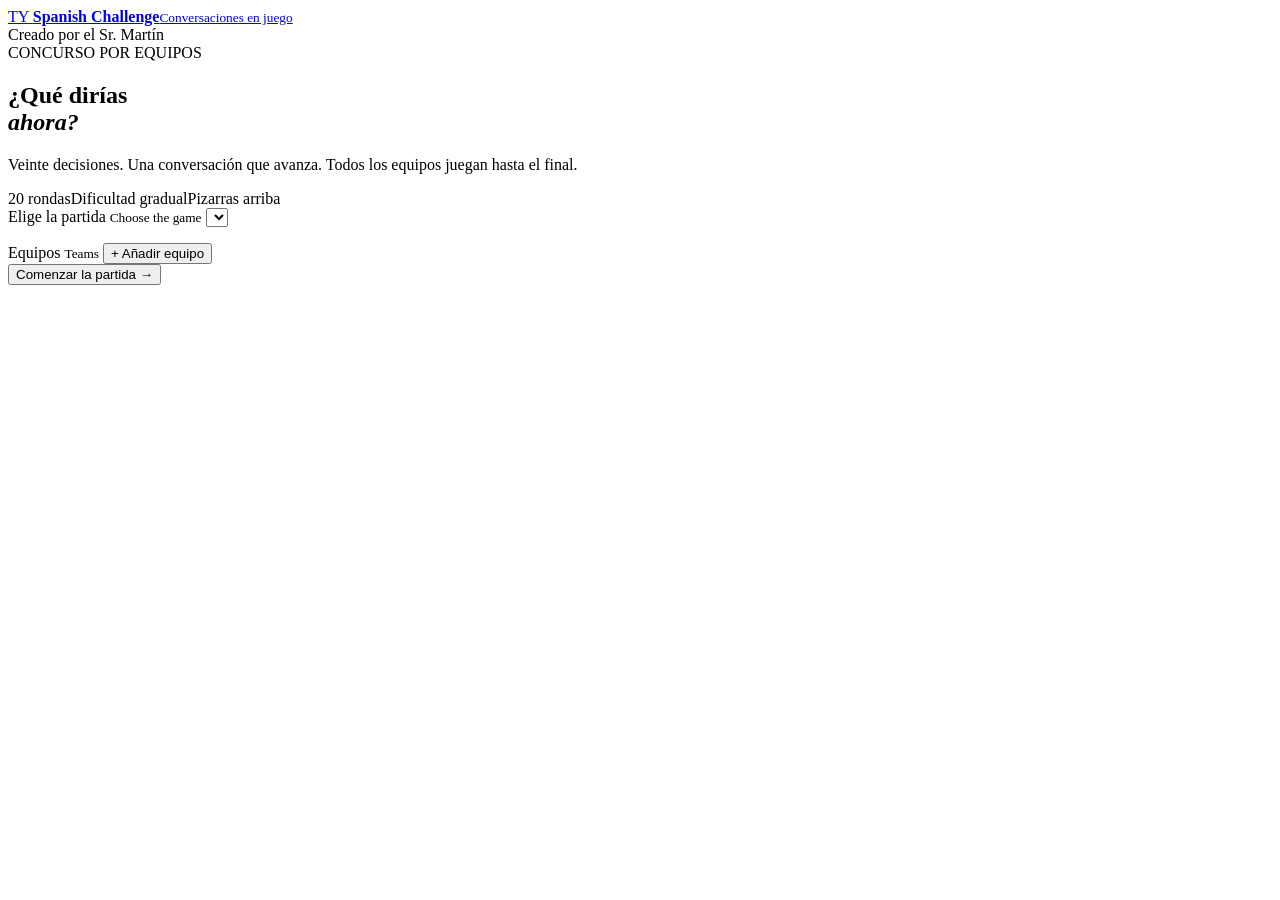
==== index.html @ 52f04011 "Add files via upload" ====
<!doctype html>
<html lang="es">
<head>
  <meta charset="utf-8">
  <meta name="viewport" content="width=device-width, initial-scale=1">
  <meta name="description" content="Concurso de conversaciones guiadas para TY Spanish.">
  <title>TY Spanish · Conversation Challenge</title>
  <link rel="icon" type="image/svg+xml" href="data:image/svg+xml,%3Csvg xmlns='http://www.w3.org/2000/svg' viewBox='0 0 64 64'%3E%3Crect width='64' height='64' rx='14' fill='%230a1630'/%3E%3Cpath d='M14 17h36v24H32l-11 8v-8h-7z' fill='%23ffca58'/%3E%3Cpath d='M24 27h16M24 33h10' stroke='%230a1630' stroke-width='4' stroke-linecap='round'/%3E%3C/svg%3E">
  <link rel="stylesheet" href="css/styles.css">
</head>
<body>
  <div class="ambient ambient-one"></div>
  <div class="ambient ambient-two"></div>

  <main class="app-shell">
    <header class="topbar">
      <a class="brand" href="#" aria-label="Volver al inicio">
        <span class="brand-mark">TY</span>
        <span><strong>Spanish Challenge</strong><small>Conversaciones en juego</small></span>
      </a>
      <div class="credit">Creado por el Sr. Martín</div>
    </header>

    <section id="setupScreen" class="screen setup-screen">
      <div class="setup-copy">
        <span class="eyebrow">CONCURSO POR EQUIPOS</span>
        <h1>¿Qué dirías<br><em>ahora?</em></h1>
        <p>Veinte decisiones. Una conversación que avanza. Todos los equipos juegan hasta el final.</p>
        <div class="rule-row" aria-label="Reglas principales">
          <span>20 rondas</span><span>Dificultad gradual</span><span>Pizarras arriba</span>
        </div>
      </div>

      <form id="setupForm" class="setup-panel">
        <div class="field-group">
          <label for="topicSelect">Elige la partida <small>Choose the game</small></label>
          <select id="topicSelect" required></select>
          <p id="topicDescription" class="field-note"></p>
        </div>

        <div class="field-group">
          <div class="field-heading">
            <label>Equipos <small>Teams</small></label>
            <button id="addTeamBtn" class="text-button" type="button">+ Añadir equipo</button>
          </div>
          <div id="teamInputs" class="team-inputs"></div>
        </div>

        <button class="primary-button" type="submit">Comenzar la partida <span>→</span></button>
      </form>
    </section>

    <section id="gameScreen" class="screen game-screen" hidden>
      <div class="game-header">
        <div>
          <span id="topicLabel" class="eyebrow"></span>
          <h2 id="sceneLabel"></h2>
        </div>
        <div class="round-cluster">
          <div class="round-number"><span>RONDA</span><strong id="roundNumber">1</strong><small>/20</small></div>
          <div class="point-value"><span id="pointValue">+1</span> punto</div>
        </div>
      </div>

      <div class="progress-track" aria-label="Progreso de la partida"><span id="progressBar"></span></div>

      <div class="game-layout">
        <article class="question-card">
          <div id="contextBox" class="context-box"></div>
          <div class="dialogue-box">
            <span id="speakerBadge" class="speaker-badge"></span>
            <p id="promptText" class="prompt-text"></p>
            <p id="promptEnglish" class="prompt-english"></p>
          </div>
          <div id="optionsGrid" class="options-grid"></div>

          <div id="revealPanel" class="reveal-panel" hidden>
            <div><span>RESPUESTA</span><strong id="correctAnswer"></strong></div>
            <p id="explanationText"></p>
          </div>

          <div class="question-actions">
            <div id="timer" class="timer" aria-live="polite"><span id="timerValue">30</span><small>segundos</small></div>
            <button id="timerBtn" class="secondary-button" type="button">Iniciar tiempo</button>
            <button id="revealBtn" class="primary-button" type="button">¡Pizarras arriba!</button>
          </div>
        </article>

        <aside class="score-panel">
          <div class="score-heading">
            <div><span class="eyebrow">MARCADOR</span><h3>¿Quién acertó?</h3></div>
            <span class="score-hint">Pulsa los equipos correctos</span>
          </div>
          <div id="scoreTeams" class="score-teams"></div>
          <button id="nextBtn" class="next-button" type="button" disabled>Sumar y continuar <span>→</span></button>
        </aside>
      </div>
    </section>
  </main>

  <dialog id="leaderboardDialog" class="leaderboard-dialog">
    <div class="dialog-inner">
      <span id="leaderboardKicker" class="eyebrow">CLASIFICACIÓN</span>
      <h2 id="leaderboardTitle">Así va la partida</h2>
      <div id="leaderboardList" class="leaderboard-list"></div>
      <button id="continueBtn" class="primary-button" type="button">Continuar <span>→</span></button>
    </div>
  </dialog>

  <script src="js/app.js" defer></script>
</body>
</html>
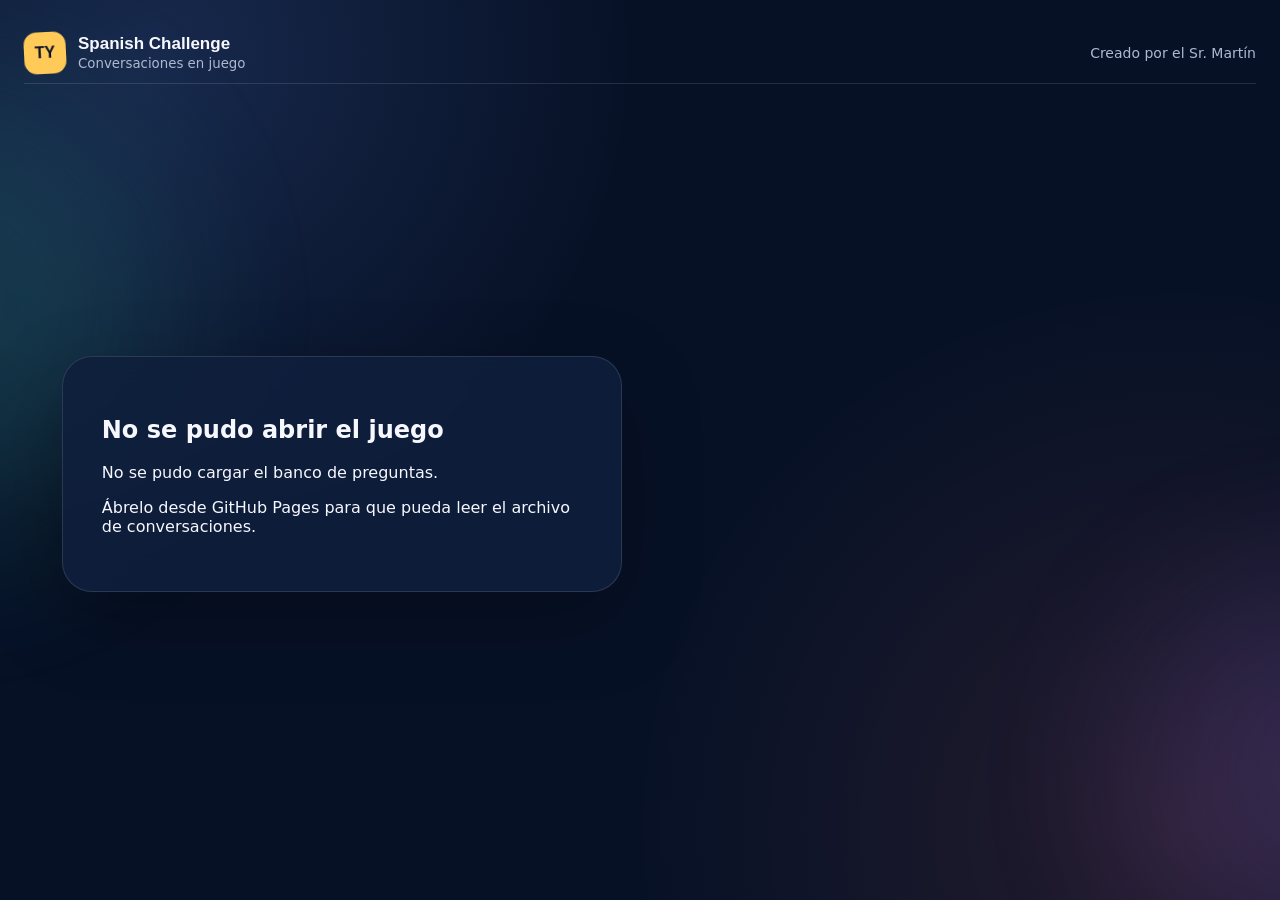
==== commit 05aefae6: "Update stylesheet and script paths in index.html" ====
--- a/index.html
+++ b/index.html
@@ -6,7 +6,7 @@
   <meta name="description" content="Concurso de conversaciones guiadas para TY Spanish.">
   <title>TY Spanish · Conversation Challenge</title>
   <link rel="icon" type="image/svg+xml" href="data:image/svg+xml,%3Csvg xmlns='http://www.w3.org/2000/svg' viewBox='0 0 64 64'%3E%3Crect width='64' height='64' rx='14' fill='%230a1630'/%3E%3Cpath d='M14 17h36v24H32l-11 8v-8h-7z' fill='%23ffca58'/%3E%3Cpath d='M24 27h16M24 33h10' stroke='%230a1630' stroke-width='4' stroke-linecap='round'/%3E%3C/svg%3E">
-  <link rel="stylesheet" href="css/styles.css">
+  <link rel="stylesheet" href="styles.css">
 </head>
 <body>
   <div class="ambient ambient-one"></div>
@@ -107,6 +107,6 @@
     </div>
   </dialog>
 
-  <script src="js/app.js" defer></script>
+  <script src="app.js" defer></script>
 </body>
 </html>
--- a/styles.css
+++ b/styles.css
@@ -0,0 +1,164 @@
+:root {
+  --ink: #f7f8ff;
+  --muted: #aeb8d1;
+  --night: #071126;
+  --panel: rgba(15, 31, 61, .88);
+  --panel-solid: #0f1f3d;
+  --line: rgba(255, 255, 255, .12);
+  --gold: #ffca58;
+  --coral: #ff6b65;
+  --teal: #43d7c4;
+  --blue: #6597ff;
+  --purple: #ad79ff;
+  --radius: 24px;
+}
+
+* { box-sizing: border-box; }
+html { min-height: 100%; background: var(--night); }
+body {
+  min-height: 100vh;
+  margin: 0;
+  color: var(--ink);
+  background:
+    radial-gradient(circle at 12% 6%, rgba(101, 151, 255, .18), transparent 30rem),
+    radial-gradient(circle at 92% 92%, rgba(255, 107, 101, .12), transparent 34rem),
+    var(--night);
+  font-family: "Segoe UI", Aptos, system-ui, sans-serif;
+  overflow-x: hidden;
+}
+
+button, input, select { font: inherit; }
+button { cursor: pointer; }
+[hidden] { display: none !important; }
+
+.ambient { position: fixed; border-radius: 50%; filter: blur(90px); opacity: .16; pointer-events: none; }
+.ambient-one { width: 28rem; height: 28rem; background: var(--teal); top: 10%; left: -18rem; }
+.ambient-two { width: 24rem; height: 24rem; background: var(--purple); right: -15rem; bottom: -4rem; }
+
+.app-shell { width: min(1440px, calc(100% - 48px)); margin: 0 auto; padding: 22px 0 34px; position: relative; z-index: 1; }
+.topbar { display: flex; align-items: center; justify-content: space-between; min-height: 62px; border-bottom: 1px solid var(--line); }
+.brand { color: var(--ink); text-decoration: none; display: flex; align-items: center; gap: 12px; }
+.brand-mark { display: grid; place-items: center; width: 42px; height: 42px; border-radius: 13px; color: var(--night); background: var(--gold); font: 700 16px "Trebuchet MS", sans-serif; transform: rotate(-3deg); }
+.brand strong, .brand small { display: block; }
+.brand strong { font: 700 17px "Trebuchet MS", sans-serif; }
+.brand small { color: var(--muted); margin-top: 2px; }
+.credit { color: var(--muted); font-size: 14px; }
+
+.screen { min-height: calc(100vh - 120px); }
+.setup-screen { display: grid; grid-template-columns: 1.05fr .95fr; align-items: center; gap: clamp(42px, 7vw, 110px); padding: 54px 3vw; }
+.eyebrow { color: var(--gold); font: 700 13px "Trebuchet MS", sans-serif; letter-spacing: .15em; }
+.setup-copy h1 { margin: 18px 0 20px; font: 700 clamp(4rem, 8vw, 8.4rem)/.88 "Trebuchet MS", sans-serif; letter-spacing: -.07em; }
+.setup-copy h1 em { color: var(--gold); font-style: normal; }
+.setup-copy p { max-width: 620px; margin: 0; color: var(--muted); font-size: clamp(18px, 1.7vw, 25px); line-height: 1.5; }
+.rule-row { display: flex; flex-wrap: wrap; gap: 10px; margin-top: 30px; }
+.rule-row span { padding: 9px 14px; border: 1px solid var(--line); border-radius: 999px; color: #dfe5f5; background: rgba(255,255,255,.035); font-weight: 600; }
+
+.setup-panel, .question-card, .score-panel { border: 1px solid var(--line); background: var(--panel); box-shadow: 0 28px 80px rgba(0,0,0,.28); backdrop-filter: blur(18px); }
+.setup-panel { padding: clamp(24px, 3vw, 42px); border-radius: 30px; }
+.field-group + .field-group { margin-top: 30px; }
+label { display: block; margin-bottom: 10px; font: 700 17px "Trebuchet MS", sans-serif; }
+label small { color: var(--muted); font: 500 13px "Segoe UI", sans-serif; margin-left: 7px; }
+select, input { width: 100%; border: 1px solid var(--line); border-radius: 14px; color: var(--ink); background: rgba(4, 13, 31, .72); padding: 14px 16px; outline: none; }
+select:focus, input:focus { border-color: var(--gold); box-shadow: 0 0 0 3px rgba(255,202,88,.12); }
+.field-note { min-height: 42px; margin: 9px 0 0; color: var(--muted); line-height: 1.45; }
+.field-heading { display: flex; justify-content: space-between; gap: 14px; align-items: baseline; }
+.text-button { padding: 0; border: 0; color: var(--gold); background: transparent; font-weight: 700; }
+.team-inputs { display: grid; grid-template-columns: 1fr 1fr; gap: 10px; }
+
+.primary-button, .secondary-button, .next-button { min-height: 52px; border-radius: 15px; border: 0; font-weight: 800; transition: transform .16s ease, filter .16s ease, opacity .16s ease; }
+.primary-button { color: var(--night); background: var(--gold); padding: 0 22px; }
+.setup-panel > .primary-button { width: 100%; margin-top: 30px; display: flex; align-items: center; justify-content: space-between; }
+.primary-button:hover, .next-button:hover { transform: translateY(-2px); filter: brightness(1.05); }
+.secondary-button { color: var(--ink); background: rgba(255,255,255,.08); border: 1px solid var(--line); padding: 0 18px; }
+
+.game-screen { padding: 28px 0 0; }
+.game-header { display: flex; align-items: end; justify-content: space-between; gap: 24px; }
+.game-header h2 { margin: 7px 0 0; font: 700 clamp(30px, 4vw, 55px)/1 "Trebuchet MS", sans-serif; letter-spacing: -.04em; }
+.round-cluster { display: flex; align-items: center; gap: 12px; }
+.round-number { display: flex; align-items: baseline; gap: 7px; }
+.round-number span { color: var(--muted); font-size: 12px; letter-spacing: .12em; }
+.round-number strong { font: 700 40px "Trebuchet MS", sans-serif; }
+.round-number small { color: var(--muted); }
+.point-value { color: var(--night); background: var(--teal); padding: 8px 12px; border-radius: 11px; font-weight: 800; }
+.progress-track { height: 7px; margin: 20px 0 24px; overflow: hidden; border-radius: 99px; background: rgba(255,255,255,.08); }
+.progress-track span { display: block; width: 5%; height: 100%; background: linear-gradient(90deg, var(--gold), var(--coral)); border-radius: inherit; transition: width .35s ease; }
+.game-layout { display: grid; grid-template-columns: minmax(0, 1fr) 340px; gap: 20px; align-items: start; }
+.question-card { border-radius: var(--radius); padding: clamp(22px, 2.4vw, 34px); }
+.context-box { display: flex; justify-content: space-between; gap: 18px; padding-bottom: 18px; color: var(--muted); border-bottom: 1px solid var(--line); font-size: 16px; }
+.context-box strong { color: var(--ink); }
+.dialogue-box { padding: 22px 0 18px; }
+.speaker-badge { display: inline-block; margin-bottom: 9px; padding: 6px 11px; border-radius: 8px; color: var(--night); background: var(--gold); font: 800 13px "Trebuchet MS", sans-serif; text-transform: uppercase; }
+.prompt-text { margin: 0; font: 700 clamp(25px, 3vw, 42px)/1.18 "Trebuchet MS", sans-serif; letter-spacing: -.025em; }
+.prompt-english { margin: 8px 0 0; color: var(--muted); font-size: 16px; }
+.options-grid { display: grid; grid-template-columns: 1fr 1fr; gap: 12px; }
+.option { display: grid; grid-template-columns: 43px 1fr; align-items: center; gap: 13px; min-height: 76px; padding: 13px 16px; border: 1px solid var(--line); border-radius: 16px; background: rgba(255,255,255,.045); }
+.option-letter { display: grid; place-items: center; width: 42px; height: 42px; border-radius: 11px; color: var(--night); font: 800 18px "Trebuchet MS", sans-serif; }
+.option:nth-child(1) .option-letter { background: var(--blue); }
+.option:nth-child(2) .option-letter { background: var(--coral); }
+.option:nth-child(3) .option-letter { background: var(--teal); }
+.option:nth-child(4) .option-letter { background: var(--purple); }
+.option-text { font-size: clamp(16px, 1.45vw, 21px); line-height: 1.3; }
+.option.correct { border-color: var(--teal); background: rgba(67,215,196,.13); }
+.option.correct .option-letter { box-shadow: 0 0 0 4px rgba(67,215,196,.2); }
+.reveal-panel { margin-top: 18px; padding: 15px 18px; border-radius: 16px; background: rgba(67,215,196,.10); border: 1px solid rgba(67,215,196,.35); }
+.reveal-panel div { display: flex; gap: 12px; align-items: baseline; }
+.reveal-panel span { color: var(--teal); font-size: 12px; letter-spacing: .12em; font-weight: 800; }
+.reveal-panel strong { font-size: 20px; }
+.reveal-panel p { margin: 6px 0 0; color: #d5f6f1; line-height: 1.4; }
+.question-actions { display: flex; align-items: center; justify-content: flex-end; gap: 10px; padding-top: 20px; }
+.timer { display: flex; align-items: baseline; gap: 6px; margin-right: auto; color: var(--muted); }
+.timer span { color: var(--ink); font: 700 27px "Trebuchet MS", sans-serif; }
+.timer.warning span { color: var(--coral); }
+
+.score-panel { position: sticky; top: 18px; border-radius: var(--radius); padding: 23px; }
+.score-heading { display: flex; justify-content: space-between; gap: 12px; align-items: end; margin-bottom: 15px; }
+.score-heading h3 { margin: 5px 0 0; font: 700 22px "Trebuchet MS", sans-serif; }
+.score-hint { max-width: 105px; color: var(--muted); font-size: 12px; text-align: right; }
+.score-teams { display: grid; gap: 9px; }
+.team-score { display: grid; grid-template-columns: 1fr auto; align-items: center; gap: 10px; width: 100%; min-height: 59px; padding: 10px 12px 10px 15px; color: var(--ink); text-align: left; border: 1px solid var(--line); border-radius: 14px; background: rgba(255,255,255,.04); }
+.team-score strong { font-size: 16px; }
+.team-score small { display: block; color: var(--muted); margin-top: 2px; }
+.team-score .check { display: grid; place-items: center; width: 34px; height: 34px; border-radius: 10px; border: 1px solid var(--line); color: transparent; }
+.team-score.selected { border-color: var(--gold); background: rgba(255,202,88,.12); }
+.team-score.selected .check { color: var(--night); background: var(--gold); border-color: var(--gold); }
+.team-score:disabled { cursor: not-allowed; opacity: .72; }
+.next-button { width: 100%; margin-top: 15px; padding: 0 16px; display: flex; align-items: center; justify-content: space-between; color: var(--night); background: var(--teal); }
+.next-button:disabled { opacity: .35; cursor: not-allowed; transform: none; }
+
+.leaderboard-dialog { width: min(640px, calc(100% - 32px)); color: var(--ink); border: 1px solid var(--line); border-radius: 28px; background: #0d1b36; box-shadow: 0 40px 120px rgba(0,0,0,.55); }
+.leaderboard-dialog::backdrop { background: rgba(2,7,18,.82); backdrop-filter: blur(8px); }
+.dialog-inner { padding: clamp(20px, 4vw, 40px); }
+.dialog-inner h2 { margin: 9px 0 22px; font: 700 clamp(30px, 5vw, 50px) "Trebuchet MS", sans-serif; }
+.leaderboard-list { display: grid; gap: 10px; margin-bottom: 24px; }
+.leader-row { display: grid; grid-template-columns: 42px 1fr auto; align-items: center; gap: 12px; padding: 12px 14px; border-radius: 14px; background: rgba(255,255,255,.055); }
+.leader-row:first-child { border: 1px solid rgba(255,202,88,.5); background: rgba(255,202,88,.12); }
+.leader-rank { color: var(--muted); font: 700 20px "Trebuchet MS", sans-serif; }
+.leader-name { font-weight: 700; }
+.leader-points { color: var(--gold); font: 700 21px "Trebuchet MS", sans-serif; }
+.dialog-inner .primary-button { width: 100%; display: flex; justify-content: space-between; align-items: center; }
+
+@media (max-width: 980px) {
+  .setup-screen { grid-template-columns: 1fr; padding-top: 42px; }
+  .setup-copy h1 { font-size: clamp(4rem, 14vw, 7rem); }
+  .game-layout { grid-template-columns: 1fr; }
+  .score-panel { position: static; }
+  .score-teams { grid-template-columns: 1fr 1fr; }
+}
+
+@media (max-width: 640px) {
+  .app-shell { width: min(100% - 24px, 1440px); padding-top: 10px; }
+  .credit { display: none; }
+  .setup-screen { padding: 36px 0; }
+  .team-inputs, .options-grid, .score-teams { grid-template-columns: 1fr; }
+  .game-header { align-items: start; }
+  .round-cluster { flex-direction: column; align-items: end; }
+  .context-box { display: block; }
+  .context-box span { display: block; margin-top: 5px; }
+  .question-actions { flex-wrap: wrap; }
+  .timer { width: 100%; }
+  .secondary-button, .question-actions .primary-button { flex: 1; }
+}
+
+@media (prefers-reduced-motion: reduce) {
+  *, *::before, *::after { scroll-behavior: auto !important; transition-duration: .01ms !important; }
+}
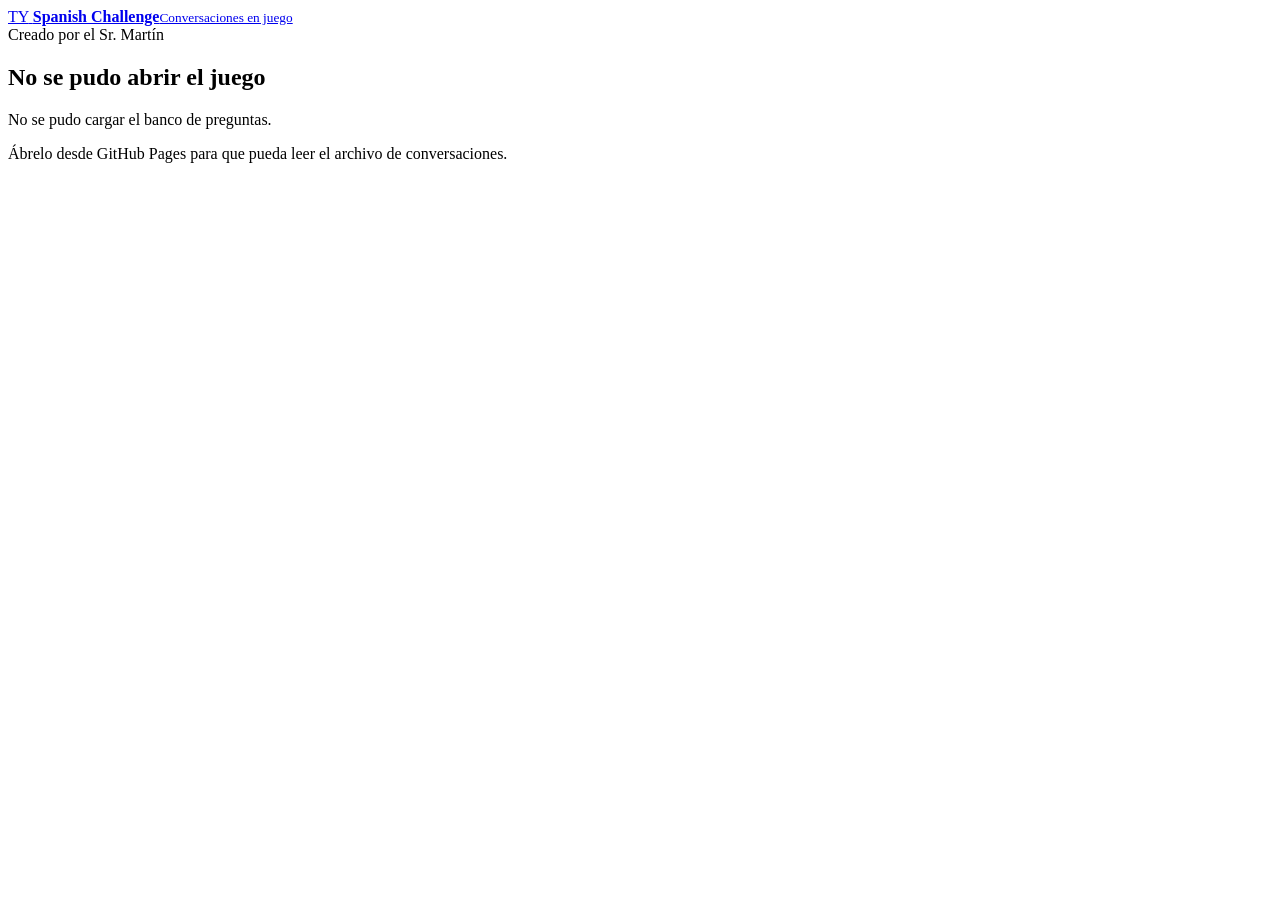
==== commit a29cfd04: "Add files via upload" ====
--- a/index.html
+++ b/index.html
@@ -6,7 +6,7 @@
   <meta name="description" content="Concurso de conversaciones guiadas para TY Spanish.">
   <title>TY Spanish · Conversation Challenge</title>
   <link rel="icon" type="image/svg+xml" href="data:image/svg+xml,%3Csvg xmlns='http://www.w3.org/2000/svg' viewBox='0 0 64 64'%3E%3Crect width='64' height='64' rx='14' fill='%230a1630'/%3E%3Cpath d='M14 17h36v24H32l-11 8v-8h-7z' fill='%23ffca58'/%3E%3Cpath d='M24 27h16M24 33h10' stroke='%230a1630' stroke-width='4' stroke-linecap='round'/%3E%3C/svg%3E">
-  <link rel="stylesheet" href="styles.css">
+  <link rel="stylesheet" href="css/styles.css">
 </head>
 <body>
   <div class="ambient ambient-one"></div>
@@ -82,7 +82,8 @@
           <div class="question-actions">
             <div id="timer" class="timer" aria-live="polite"><span id="timerValue">30</span><small>segundos</small></div>
             <button id="timerBtn" class="secondary-button" type="button">Iniciar tiempo</button>
-            <button id="revealBtn" class="primary-button" type="button">¡Pizarras arriba!</button>
+            <button id="boardsBtn" class="primary-button" type="button">¡Arriba las respuestas!</button>
+            <button id="revealBtn" class="secondary-button reveal-button" type="button" disabled>Revelar respuesta</button>
           </div>
         </article>
 
@@ -107,6 +108,6 @@
     </div>
   </dialog>
 
-  <script src="app.js" defer></script>
+  <script src="js/app.js" defer></script>
 </body>
 </html>
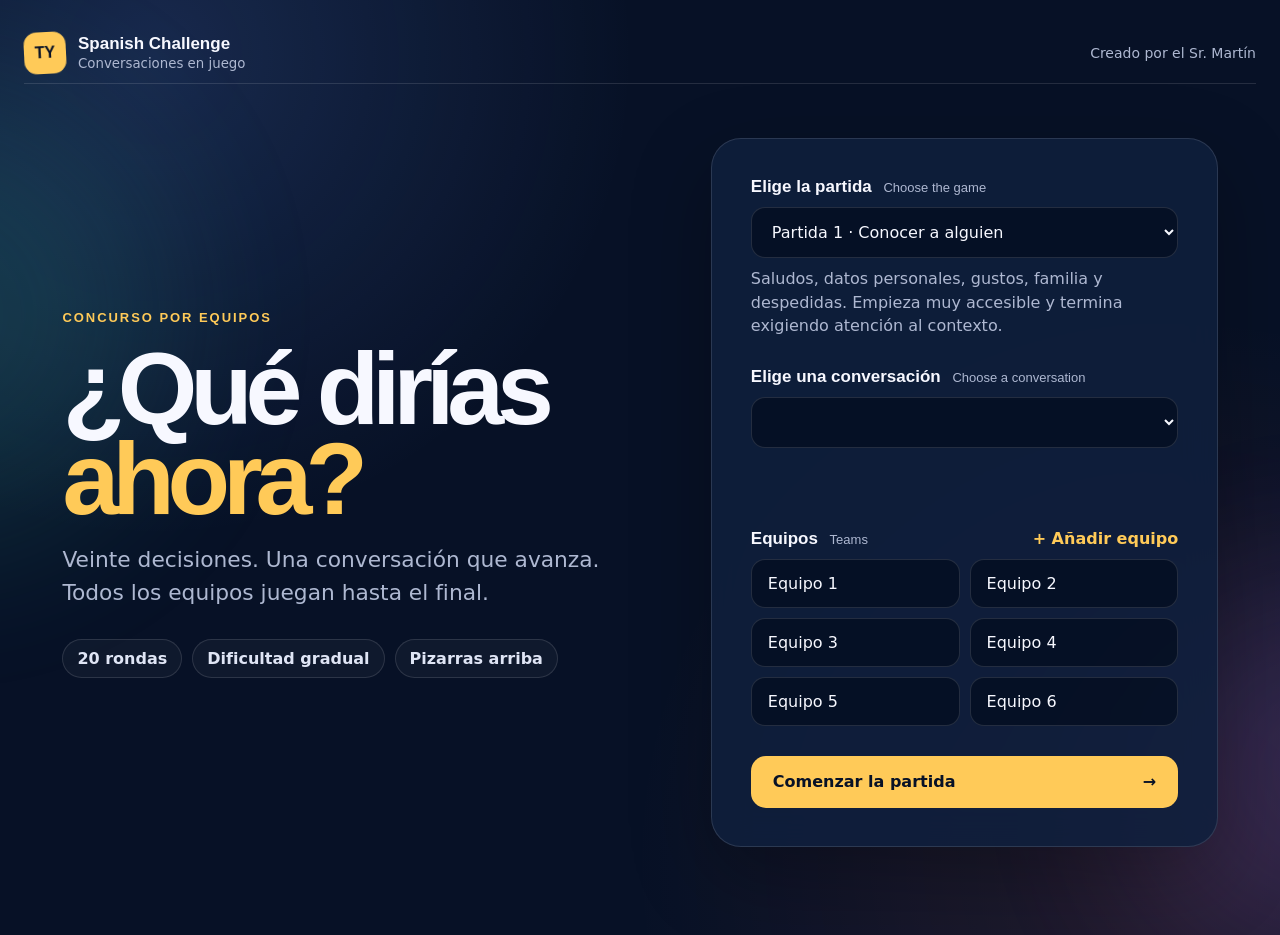
==== commit 1c1d0a57: "Add files via upload" ====
--- a/index.html
+++ b/index.html
@@ -36,6 +36,12 @@
           <label for="topicSelect">Elige la partida <small>Choose the game</small></label>
           <select id="topicSelect" required></select>
           <p id="topicDescription" class="field-note"></p>
+        </div>
+
+        <div class="field-group variant-group">
+          <label for="variantSelect">Elige una conversación <small>Choose a conversation</small></label>
+          <select id="variantSelect" required></select>
+          <p id="variantDescription" class="field-note"></p>
         </div>
 
         <div class="field-group">
--- a/css/styles.css
+++ b/css/styles.css
@@ -0,0 +1,166 @@
+:root {
+  --ink: #f7f8ff;
+  --muted: #aeb8d1;
+  --night: #071126;
+  --panel: rgba(15, 31, 61, .88);
+  --panel-solid: #0f1f3d;
+  --line: rgba(255, 255, 255, .12);
+  --gold: #ffca58;
+  --coral: #ff6b65;
+  --teal: #43d7c4;
+  --blue: #6597ff;
+  --purple: #ad79ff;
+  --radius: 24px;
+}
+
+* { box-sizing: border-box; }
+html { min-height: 100%; background: var(--night); }
+body {
+  min-height: 100vh;
+  margin: 0;
+  color: var(--ink);
+  background:
+    radial-gradient(circle at 12% 6%, rgba(101, 151, 255, .18), transparent 30rem),
+    radial-gradient(circle at 92% 92%, rgba(255, 107, 101, .12), transparent 34rem),
+    var(--night);
+  font-family: "Segoe UI", Aptos, system-ui, sans-serif;
+  overflow-x: hidden;
+}
+
+button, input, select { font: inherit; }
+button { cursor: pointer; }
+[hidden] { display: none !important; }
+
+.ambient { position: fixed; border-radius: 50%; filter: blur(90px); opacity: .16; pointer-events: none; }
+.ambient-one { width: 28rem; height: 28rem; background: var(--teal); top: 10%; left: -18rem; }
+.ambient-two { width: 24rem; height: 24rem; background: var(--purple); right: -15rem; bottom: -4rem; }
+
+.app-shell { width: min(1440px, calc(100% - 48px)); margin: 0 auto; padding: 22px 0 34px; position: relative; z-index: 1; }
+.topbar { display: flex; align-items: center; justify-content: space-between; min-height: 62px; border-bottom: 1px solid var(--line); }
+.brand { color: var(--ink); text-decoration: none; display: flex; align-items: center; gap: 12px; }
+.brand-mark { display: grid; place-items: center; width: 42px; height: 42px; border-radius: 13px; color: var(--night); background: var(--gold); font: 700 16px "Trebuchet MS", sans-serif; transform: rotate(-3deg); }
+.brand strong, .brand small { display: block; }
+.brand strong { font: 700 17px "Trebuchet MS", sans-serif; }
+.brand small { color: var(--muted); margin-top: 2px; }
+.credit { color: var(--muted); font-size: 14px; }
+
+.screen { min-height: calc(100vh - 120px); }
+.setup-screen { display: grid; grid-template-columns: 1.05fr .95fr; align-items: center; gap: clamp(42px, 7vw, 110px); padding: 54px 3vw; }
+.eyebrow { color: var(--gold); font: 700 13px "Trebuchet MS", sans-serif; letter-spacing: .15em; }
+.setup-copy h1 { margin: 18px 0 20px; font: 700 clamp(4rem, 8vw, 8.4rem)/.88 "Trebuchet MS", sans-serif; letter-spacing: -.07em; }
+.setup-copy h1 em { color: var(--gold); font-style: normal; }
+.setup-copy p { max-width: 620px; margin: 0; color: var(--muted); font-size: clamp(18px, 1.7vw, 25px); line-height: 1.5; }
+.rule-row { display: flex; flex-wrap: wrap; gap: 10px; margin-top: 30px; }
+.rule-row span { padding: 9px 14px; border: 1px solid var(--line); border-radius: 999px; color: #dfe5f5; background: rgba(255,255,255,.035); font-weight: 600; }
+
+.setup-panel, .question-card, .score-panel { border: 1px solid var(--line); background: var(--panel); box-shadow: 0 28px 80px rgba(0,0,0,.28); backdrop-filter: blur(18px); }
+.setup-panel { padding: clamp(24px, 3vw, 42px); border-radius: 30px; }
+.field-group + .field-group { margin-top: 30px; }
+label { display: block; margin-bottom: 10px; font: 700 17px "Trebuchet MS", sans-serif; }
+label small { color: var(--muted); font: 500 13px "Segoe UI", sans-serif; margin-left: 7px; }
+select, input { width: 100%; border: 1px solid var(--line); border-radius: 14px; color: var(--ink); background: rgba(4, 13, 31, .72); padding: 14px 16px; outline: none; }
+select:focus, input:focus { border-color: var(--gold); box-shadow: 0 0 0 3px rgba(255,202,88,.12); }
+.field-note { min-height: 42px; margin: 9px 0 0; color: var(--muted); line-height: 1.45; }
+.field-heading { display: flex; justify-content: space-between; gap: 14px; align-items: baseline; }
+.text-button { padding: 0; border: 0; color: var(--gold); background: transparent; font-weight: 700; }
+.team-inputs { display: grid; grid-template-columns: 1fr 1fr; gap: 10px; }
+
+.primary-button, .secondary-button, .next-button { min-height: 52px; border-radius: 15px; border: 0; font-weight: 800; transition: transform .16s ease, filter .16s ease, opacity .16s ease; }
+.primary-button { color: var(--night); background: var(--gold); padding: 0 22px; }
+.setup-panel > .primary-button { width: 100%; margin-top: 30px; display: flex; align-items: center; justify-content: space-between; }
+.primary-button:hover, .next-button:hover { transform: translateY(-2px); filter: brightness(1.05); }
+.secondary-button { color: var(--ink); background: rgba(255,255,255,.08); border: 1px solid var(--line); padding: 0 18px; }
+.secondary-button:disabled { opacity: .38; cursor: not-allowed; }
+.reveal-button:not(:disabled) { color: var(--night); background: var(--coral); border-color: var(--coral); }
+
+.game-screen { padding: 28px 0 0; }
+.game-header { display: flex; align-items: end; justify-content: space-between; gap: 24px; }
+.game-header h2 { margin: 7px 0 0; font: 700 clamp(30px, 4vw, 55px)/1 "Trebuchet MS", sans-serif; letter-spacing: -.04em; }
+.round-cluster { display: flex; align-items: center; gap: 12px; }
+.round-number { display: flex; align-items: baseline; gap: 7px; }
+.round-number span { color: var(--muted); font-size: 12px; letter-spacing: .12em; }
+.round-number strong { font: 700 40px "Trebuchet MS", sans-serif; }
+.round-number small { color: var(--muted); }
+.point-value { color: var(--night); background: var(--teal); padding: 8px 12px; border-radius: 11px; font-weight: 800; }
+.progress-track { height: 7px; margin: 20px 0 24px; overflow: hidden; border-radius: 99px; background: rgba(255,255,255,.08); }
+.progress-track span { display: block; width: 5%; height: 100%; background: linear-gradient(90deg, var(--gold), var(--coral)); border-radius: inherit; transition: width .35s ease; }
+.game-layout { display: grid; grid-template-columns: minmax(0, 1fr) 340px; gap: 20px; align-items: start; }
+.question-card { border-radius: var(--radius); padding: clamp(22px, 2.4vw, 34px); }
+.context-box { display: flex; justify-content: space-between; gap: 18px; padding-bottom: 18px; color: var(--muted); border-bottom: 1px solid var(--line); font-size: 16px; }
+.context-box strong { color: var(--ink); }
+.dialogue-box { padding: 22px 0 18px; }
+.speaker-badge { display: inline-block; margin-bottom: 9px; padding: 6px 11px; border-radius: 8px; color: var(--night); background: var(--gold); font: 800 13px "Trebuchet MS", sans-serif; text-transform: uppercase; }
+.prompt-text { margin: 0; font: 700 clamp(25px, 3vw, 42px)/1.18 "Trebuchet MS", sans-serif; letter-spacing: -.025em; }
+.prompt-english { margin: 8px 0 0; color: var(--muted); font-size: 16px; }
+.options-grid { display: grid; grid-template-columns: 1fr 1fr; gap: 12px; }
+.option { display: grid; grid-template-columns: 43px 1fr; align-items: center; gap: 13px; min-height: 76px; padding: 13px 16px; border: 1px solid var(--line); border-radius: 16px; background: rgba(255,255,255,.045); }
+.option-letter { display: grid; place-items: center; width: 42px; height: 42px; border-radius: 11px; color: var(--night); font: 800 18px "Trebuchet MS", sans-serif; }
+.option:nth-child(1) .option-letter { background: var(--blue); }
+.option:nth-child(2) .option-letter { background: var(--coral); }
+.option:nth-child(3) .option-letter { background: var(--teal); }
+.option:nth-child(4) .option-letter { background: var(--purple); }
+.option-text { font-size: clamp(16px, 1.45vw, 21px); line-height: 1.3; }
+.option.correct { border-color: var(--teal); background: rgba(67,215,196,.13); }
+.option.correct .option-letter { box-shadow: 0 0 0 4px rgba(67,215,196,.2); }
+.reveal-panel { margin-top: 18px; padding: 15px 18px; border-radius: 16px; background: rgba(67,215,196,.10); border: 1px solid rgba(67,215,196,.35); }
+.reveal-panel div { display: flex; gap: 12px; align-items: baseline; }
+.reveal-panel span { color: var(--teal); font-size: 12px; letter-spacing: .12em; font-weight: 800; }
+.reveal-panel strong { font-size: 20px; }
+.reveal-panel p { margin: 6px 0 0; color: #d5f6f1; line-height: 1.4; }
+.question-actions { display: flex; align-items: center; justify-content: flex-end; gap: 10px; padding-top: 20px; }
+.timer { display: flex; align-items: baseline; gap: 6px; margin-right: auto; color: var(--muted); }
+.timer span { color: var(--ink); font: 700 27px "Trebuchet MS", sans-serif; }
+.timer.warning span { color: var(--coral); }
+
+.score-panel { position: sticky; top: 18px; border-radius: var(--radius); padding: 23px; }
+.score-heading { display: flex; justify-content: space-between; gap: 12px; align-items: end; margin-bottom: 15px; }
+.score-heading h3 { margin: 5px 0 0; font: 700 22px "Trebuchet MS", sans-serif; }
+.score-hint { max-width: 105px; color: var(--muted); font-size: 12px; text-align: right; }
+.score-teams { display: grid; gap: 9px; }
+.team-score { display: grid; grid-template-columns: 1fr auto; align-items: center; gap: 10px; width: 100%; min-height: 59px; padding: 10px 12px 10px 15px; color: var(--ink); text-align: left; border: 1px solid var(--line); border-radius: 14px; background: rgba(255,255,255,.04); }
+.team-score strong { font-size: 16px; }
+.team-score small { display: block; color: var(--muted); margin-top: 2px; }
+.team-score .check { display: grid; place-items: center; width: 34px; height: 34px; border-radius: 10px; border: 1px solid var(--line); color: transparent; }
+.team-score.selected { border-color: var(--gold); background: rgba(255,202,88,.12); }
+.team-score.selected .check { color: var(--night); background: var(--gold); border-color: var(--gold); }
+.team-score:disabled { cursor: not-allowed; opacity: .72; }
+.next-button { width: 100%; margin-top: 15px; padding: 0 16px; display: flex; align-items: center; justify-content: space-between; color: var(--night); background: var(--teal); }
+.next-button:disabled { opacity: .35; cursor: not-allowed; transform: none; }
+
+.leaderboard-dialog { width: min(640px, calc(100% - 32px)); color: var(--ink); border: 1px solid var(--line); border-radius: 28px; background: #0d1b36; box-shadow: 0 40px 120px rgba(0,0,0,.55); }
+.leaderboard-dialog::backdrop { background: rgba(2,7,18,.82); backdrop-filter: blur(8px); }
+.dialog-inner { padding: clamp(20px, 4vw, 40px); }
+.dialog-inner h2 { margin: 9px 0 22px; font: 700 clamp(30px, 5vw, 50px) "Trebuchet MS", sans-serif; }
+.leaderboard-list { display: grid; gap: 10px; margin-bottom: 24px; }
+.leader-row { display: grid; grid-template-columns: 42px 1fr auto; align-items: center; gap: 12px; padding: 12px 14px; border-radius: 14px; background: rgba(255,255,255,.055); }
+.leader-row:first-child { border: 1px solid rgba(255,202,88,.5); background: rgba(255,202,88,.12); }
+.leader-rank { color: var(--muted); font: 700 20px "Trebuchet MS", sans-serif; }
+.leader-name { font-weight: 700; }
+.leader-points { color: var(--gold); font: 700 21px "Trebuchet MS", sans-serif; }
+.dialog-inner .primary-button { width: 100%; display: flex; justify-content: space-between; align-items: center; }
+
+@media (max-width: 980px) {
+  .setup-screen { grid-template-columns: 1fr; padding-top: 42px; }
+  .setup-copy h1 { font-size: clamp(4rem, 14vw, 7rem); }
+  .game-layout { grid-template-columns: 1fr; }
+  .score-panel { position: static; }
+  .score-teams { grid-template-columns: 1fr 1fr; }
+}
+
+@media (max-width: 640px) {
+  .app-shell { width: min(100% - 24px, 1440px); padding-top: 10px; }
+  .credit { display: none; }
+  .setup-screen { padding: 36px 0; }
+  .team-inputs, .options-grid, .score-teams { grid-template-columns: 1fr; }
+  .game-header { align-items: start; }
+  .round-cluster { flex-direction: column; align-items: end; }
+  .context-box { display: block; }
+  .context-box span { display: block; margin-top: 5px; }
+  .question-actions { flex-wrap: wrap; }
+  .timer { width: 100%; }
+  .secondary-button, .question-actions .primary-button { flex: 1 1 42%; }
+}
+
+@media (prefers-reduced-motion: reduce) {
+  *, *::before, *::after { scroll-behavior: auto !important; transition-duration: .01ms !important; }
+}
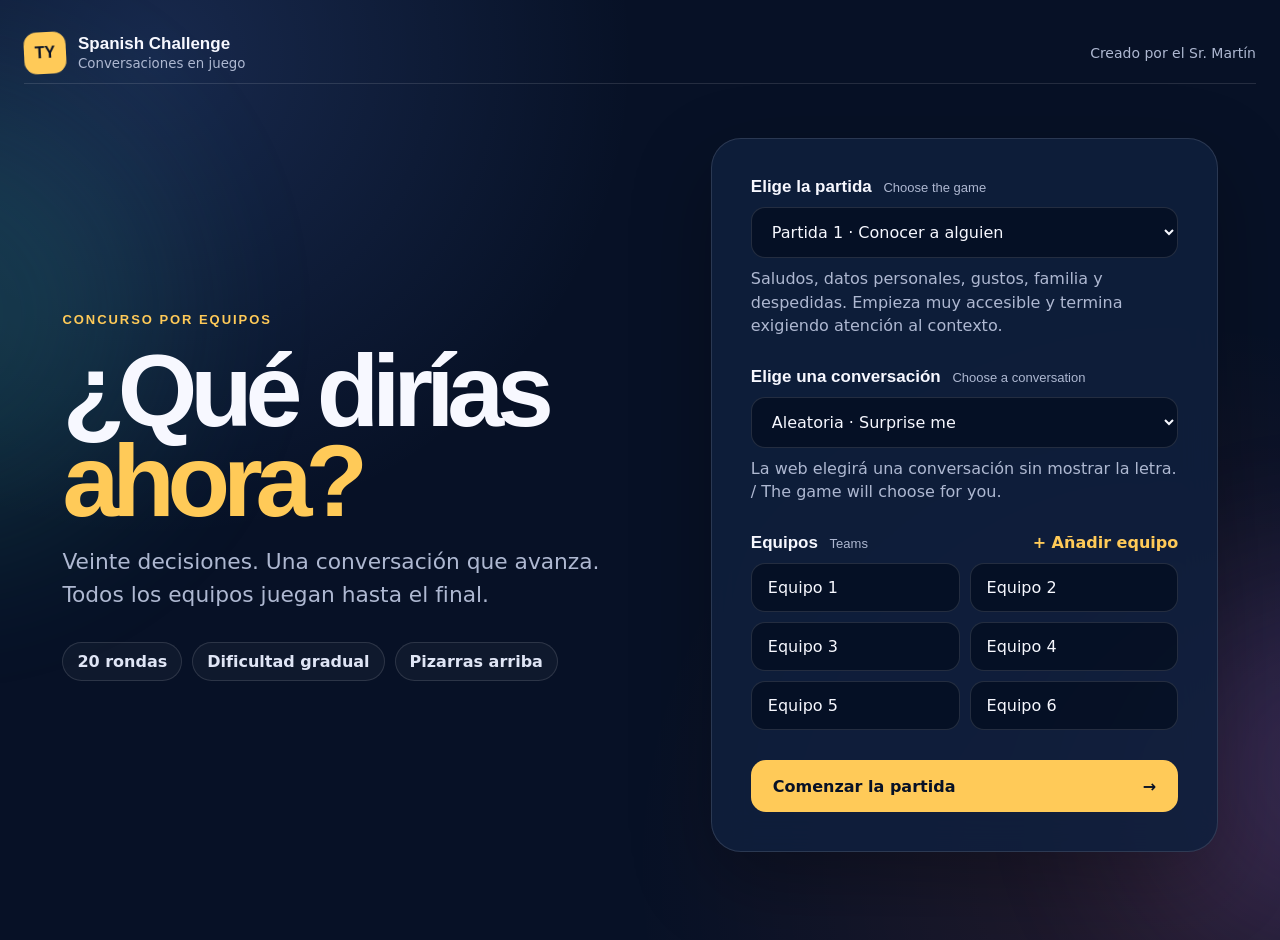
==== commit a9b85b4f: "Add files via upload" ====
--- a/index.html
+++ b/index.html
@@ -103,10 +103,54 @@
         </aside>
       </div>
     </section>
+
+    <section id="reviewScreen" class="screen review-screen" hidden>
+      <div class="review-header">
+        <div>
+          <span class="eyebrow">LO QUE NOS LLEVAMOS · TAKE-AWAY</span>
+          <h2 id="reviewTitle">Repaso final</h2>
+          <p id="reviewSubtitle"></p>
+        </div>
+        <div class="review-timer"><strong id="reviewTimerValue">05:00</strong><button id="reviewTimerBtn" class="secondary-button" type="button">Iniciar 5 minutos</button></div>
+      </div>
+
+      <div class="review-grid">
+        <article class="review-card phrases-card">
+          <span class="card-number">01</span>
+          <h3>Expresiones útiles <small>Useful expressions</small></h3>
+          <ul id="reviewPhrases"></ul>
+        </article>
+        <article class="review-card structures-card">
+          <span class="card-number">02</span>
+          <h3>Estructuras clave <small>Key structures</small></h3>
+          <ul id="reviewStructures"></ul>
+        </article>
+        <article class="review-card task-card core-card">
+          <span class="level-pill">CORE</span>
+          <h3>Tu tarea</h3>
+          <p id="coreTask"></p>
+        </article>
+        <article class="review-card task-card challenge-card">
+          <span class="level-pill">CHALLENGE</span>
+          <h3>¿Quieres más?</h3>
+          <p id="challengeTask"></p>
+        </article>
+      </div>
+
+      <div class="review-actions">
+        <button id="newGameBtn" class="primary-button" type="button">Nueva partida <span>↻</span></button>
+      </div>
+    </section>
   </main>
 
   <dialog id="leaderboardDialog" class="leaderboard-dialog">
     <div class="dialog-inner">
+      <div id="celebration" class="celebration" hidden>
+        <div class="confetti" aria-hidden="true"><i></i><i></i><i></i><i></i><i></i><i></i><i></i><i></i><i></i><i></i><i></i><i></i></div>
+        <span class="winner-star">★</span>
+        <p id="winnerLabel">CAMPEONES DE LA CONVERSACIÓN</p>
+        <strong id="winnerName"></strong>
+      </div>
       <span id="leaderboardKicker" class="eyebrow">CLASIFICACIÓN</span>
       <h2 id="leaderboardTitle">Así va la partida</h2>
       <div id="leaderboardList" class="leaderboard-list"></div>
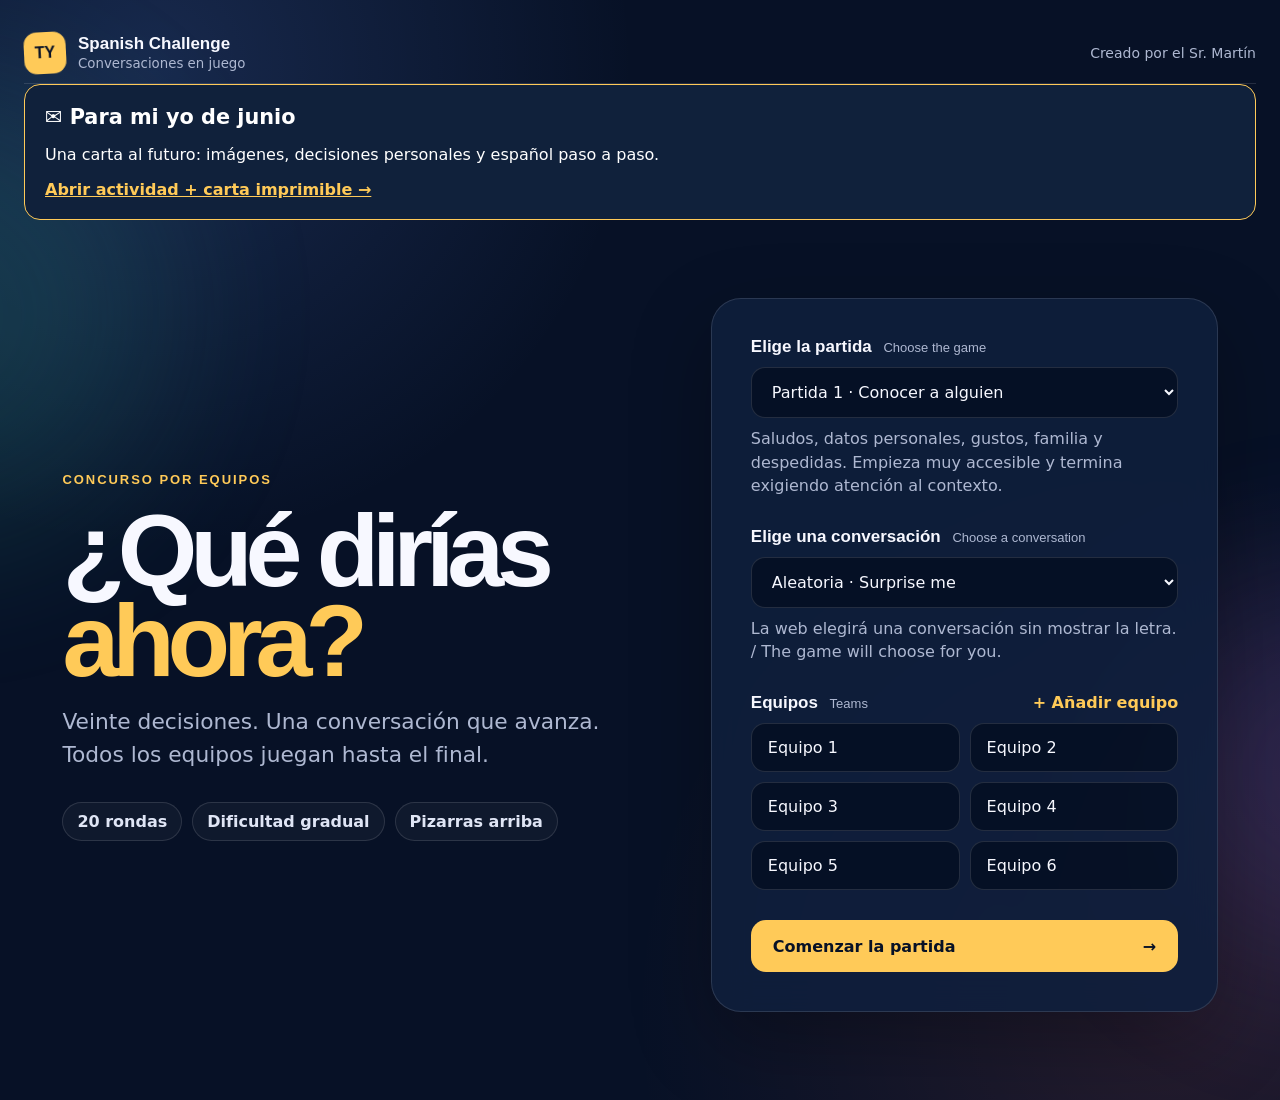
==== commit 6f3f655a: "Link future-self letter activity from TY Spanish home" ====
--- a/index.html
+++ b/index.html
@@ -21,6 +21,8 @@
       <div class="credit">Creado por el Sr. Martín</div>
     </header>
 
+
+      <aside style="margin:0 0 24px;padding:20px;border:1px solid #ffca58;border-radius:16px;background:#10213b;color:#fff"><strong style="display:block;font-size:1.3rem;margin-bottom:8px">✉ Para mi yo de junio</strong><p>Una carta al futuro: imágenes, decisiones personales y español paso a paso.</p><a href="para-mi-yo-de-junio.html" style="color:#ffca58;font-weight:700">Abrir actividad + carta imprimible →</a></aside>
     <section id="setupScreen" class="screen setup-screen">
       <div class="setup-copy">
         <span class="eyebrow">CONCURSO POR EQUIPOS</span>
--- a/css/styles.css
+++ b/css/styles.css
@@ -139,12 +139,63 @@
 .leader-points { color: var(--gold); font: 700 21px "Trebuchet MS", sans-serif; }
 .dialog-inner .primary-button { width: 100%; display: flex; justify-content: space-between; align-items: center; }
 
+.leaderboard-dialog.is-final { overflow: hidden; border-color: rgba(255,202,88,.55); background: radial-gradient(circle at 50% 0, #243463, #0d1b36 55%); }
+.leaderboard-dialog.is-final .dialog-inner { position: relative; }
+.celebration { position: relative; margin: -8px 0 25px; padding: 20px 12px 24px; text-align: center; border-bottom: 1px solid rgba(255,202,88,.25); }
+.winner-star { display: grid; place-items: center; width: 74px; height: 74px; margin: 0 auto 13px; color: var(--night); background: var(--gold); border-radius: 24px; font-size: 39px; box-shadow: 0 0 45px rgba(255,202,88,.35); transform: rotate(-4deg); }
+.celebration p { margin: 0 0 5px; color: var(--gold); font-size: 12px; font-weight: 800; letter-spacing: .15em; }
+.celebration strong { display: block; font: 700 clamp(31px, 6vw, 56px)/1.05 "Trebuchet MS", sans-serif; letter-spacing: -.04em; }
+.confetti { position: absolute; inset: 0; pointer-events: none; overflow: hidden; }
+.confetti i { position: absolute; top: -18px; width: 8px; height: 18px; border-radius: 2px; background: var(--gold); animation: confetti-fall 2.7s ease-in infinite; }
+.confetti i:nth-child(2n) { background: var(--coral); }
+.confetti i:nth-child(3n) { background: var(--teal); }
+.confetti i:nth-child(4n) { background: var(--blue); }
+.confetti i:nth-child(1) { left: 5%; animation-delay: -.3s; }
+.confetti i:nth-child(2) { left: 14%; animation-delay: -1.4s; }
+.confetti i:nth-child(3) { left: 23%; animation-delay: -.8s; }
+.confetti i:nth-child(4) { left: 32%; animation-delay: -2.1s; }
+.confetti i:nth-child(5) { left: 41%; animation-delay: -.5s; }
+.confetti i:nth-child(6) { left: 50%; animation-delay: -1.7s; }
+.confetti i:nth-child(7) { left: 59%; animation-delay: -1s; }
+.confetti i:nth-child(8) { left: 68%; animation-delay: -2.3s; }
+.confetti i:nth-child(9) { left: 77%; animation-delay: -.2s; }
+.confetti i:nth-child(10) { left: 86%; animation-delay: -1.2s; }
+.confetti i:nth-child(11) { left: 94%; animation-delay: -2s; }
+.confetti i:nth-child(12) { left: 47%; animation-delay: -2.5s; }
+@keyframes confetti-fall { 0% { transform: translateY(-18px) rotate(0); opacity: 0; } 12% { opacity: 1; } 100% { transform: translateY(230px) rotate(420deg); opacity: 0; } }
+
+.review-screen { padding: clamp(35px, 5vw, 72px) 0 28px; }
+.review-header { display: flex; justify-content: space-between; align-items: end; gap: 30px; margin-bottom: 28px; }
+.review-header h2 { margin: 9px 0 7px; font: 700 clamp(40px, 6vw, 76px)/.98 "Trebuchet MS", sans-serif; letter-spacing: -.055em; }
+.review-header p { max-width: 750px; margin: 0; color: var(--muted); font-size: 18px; }
+.review-timer { flex: 0 0 auto; display: flex; flex-direction: column; align-items: end; gap: 8px; }
+.review-timer strong { color: var(--gold); font: 700 39px "Trebuchet MS", sans-serif; letter-spacing: -.04em; }
+.review-timer .secondary-button { min-height: 42px; }
+.review-grid { display: grid; grid-template-columns: 1.05fr .95fr; gap: 16px; }
+.review-card { position: relative; overflow: hidden; padding: clamp(22px, 2.7vw, 34px); border: 1px solid var(--line); border-radius: 24px; background: var(--panel); box-shadow: 0 22px 65px rgba(0,0,0,.18); }
+.review-card h3 { margin: 0 0 18px; font: 700 clamp(22px, 2.2vw, 31px) "Trebuchet MS", sans-serif; }
+.review-card h3 small { display: block; margin-top: 4px; color: var(--muted); font: 500 13px "Segoe UI", sans-serif; }
+.card-number { position: absolute; right: 22px; top: 16px; color: rgba(255,255,255,.09); font: 700 54px "Trebuchet MS", sans-serif; }
+.review-card ul { display: grid; grid-template-columns: 1fr 1fr; gap: 11px 20px; margin: 0; padding: 0; list-style: none; }
+.review-card li { position: relative; padding-left: 18px; color: #e8ecf7; font-size: 17px; line-height: 1.35; }
+.review-card li::before { content: ""; position: absolute; left: 0; top: .55em; width: 7px; height: 7px; border-radius: 50%; background: var(--teal); }
+.structures-card li::before { background: var(--gold); }
+.task-card { min-height: 160px; }
+.task-card h3 { margin: 12px 0 8px; }
+.task-card p { margin: 0; color: #e8ecf7; font-size: clamp(17px, 1.6vw, 21px); line-height: 1.45; }
+.level-pill { display: inline-block; padding: 5px 9px; color: var(--night); border-radius: 7px; background: var(--teal); font-size: 12px; font-weight: 900; letter-spacing: .12em; }
+.challenge-card { border-color: rgba(255,202,88,.35); background: linear-gradient(135deg, rgba(255,202,88,.12), var(--panel)); }
+.challenge-card .level-pill { background: var(--gold); }
+.review-actions { display: flex; justify-content: flex-end; margin-top: 18px; }
+.review-actions .primary-button { min-width: 230px; display: flex; align-items: center; justify-content: space-between; }
+
 @media (max-width: 980px) {
   .setup-screen { grid-template-columns: 1fr; padding-top: 42px; }
   .setup-copy h1 { font-size: clamp(4rem, 14vw, 7rem); }
   .game-layout { grid-template-columns: 1fr; }
   .score-panel { position: static; }
   .score-teams { grid-template-columns: 1fr 1fr; }
+  .review-grid { grid-template-columns: 1fr; }
 }
 
 @media (max-width: 640px) {
@@ -159,6 +210,9 @@
   .question-actions { flex-wrap: wrap; }
   .timer { width: 100%; }
   .secondary-button, .question-actions .primary-button { flex: 1 1 42%; }
+  .review-header { align-items: start; flex-direction: column; }
+  .review-timer { align-items: start; }
+  .review-card ul { grid-template-columns: 1fr; }
 }
 
 @media (prefers-reduced-motion: reduce) {
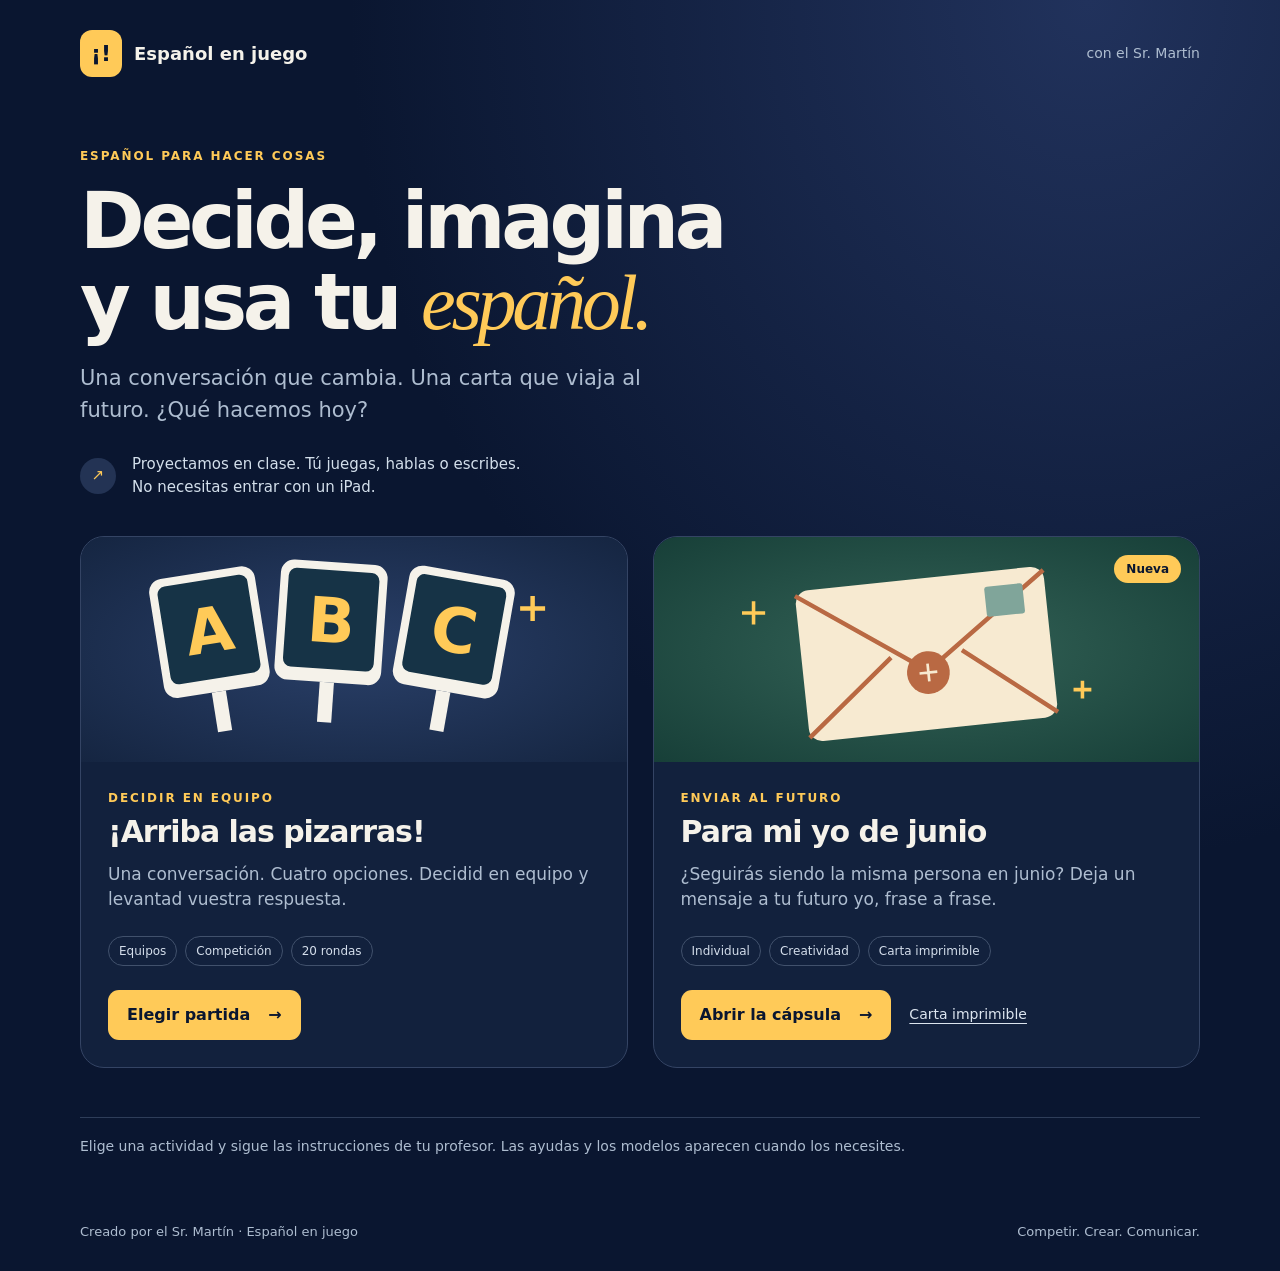
==== commit e0254065: "Create Español en juego homepage linking classroom games and creative activities" ====
--- a/index.html
+++ b/index.html
@@ -1,165 +1,13 @@
 <!doctype html>
-<html lang="es">
-<head>
-  <meta charset="utf-8">
-  <meta name="viewport" content="width=device-width, initial-scale=1">
-  <meta name="description" content="Concurso de conversaciones guiadas para TY Spanish.">
-  <title>TY Spanish · Conversation Challenge</title>
-  <link rel="icon" type="image/svg+xml" href="data:image/svg+xml,%3Csvg xmlns='http://www.w3.org/2000/svg' viewBox='0 0 64 64'%3E%3Crect width='64' height='64' rx='14' fill='%230a1630'/%3E%3Cpath d='M14 17h36v24H32l-11 8v-8h-7z' fill='%23ffca58'/%3E%3Cpath d='M24 27h16M24 33h10' stroke='%230a1630' stroke-width='4' stroke-linecap='round'/%3E%3C/svg%3E">
-  <link rel="stylesheet" href="css/styles.css">
-</head>
-<body>
-  <div class="ambient ambient-one"></div>
-  <div class="ambient ambient-two"></div>
-
-  <main class="app-shell">
-    <header class="topbar">
-      <a class="brand" href="#" aria-label="Volver al inicio">
-        <span class="brand-mark">TY</span>
-        <span><strong>Spanish Challenge</strong><small>Conversaciones en juego</small></span>
-      </a>
-      <div class="credit">Creado por el Sr. Martín</div>
-    </header>
-
-
-      <aside style="margin:0 0 24px;padding:20px;border:1px solid #ffca58;border-radius:16px;background:#10213b;color:#fff"><strong style="display:block;font-size:1.3rem;margin-bottom:8px">✉ Para mi yo de junio</strong><p>Una carta al futuro: imágenes, decisiones personales y español paso a paso.</p><a href="para-mi-yo-de-junio.html" style="color:#ffca58;font-weight:700">Abrir actividad + carta imprimible →</a></aside>
-    <section id="setupScreen" class="screen setup-screen">
-      <div class="setup-copy">
-        <span class="eyebrow">CONCURSO POR EQUIPOS</span>
-        <h1>¿Qué dirías<br><em>ahora?</em></h1>
-        <p>Veinte decisiones. Una conversación que avanza. Todos los equipos juegan hasta el final.</p>
-        <div class="rule-row" aria-label="Reglas principales">
-          <span>20 rondas</span><span>Dificultad gradual</span><span>Pizarras arriba</span>
-        </div>
-      </div>
-
-      <form id="setupForm" class="setup-panel">
-        <div class="field-group">
-          <label for="topicSelect">Elige la partida <small>Choose the game</small></label>
-          <select id="topicSelect" required></select>
-          <p id="topicDescription" class="field-note"></p>
-        </div>
-
-        <div class="field-group variant-group">
-          <label for="variantSelect">Elige una conversación <small>Choose a conversation</small></label>
-          <select id="variantSelect" required></select>
-          <p id="variantDescription" class="field-note"></p>
-        </div>
-
-        <div class="field-group">
-          <div class="field-heading">
-            <label>Equipos <small>Teams</small></label>
-            <button id="addTeamBtn" class="text-button" type="button">+ Añadir equipo</button>
-          </div>
-          <div id="teamInputs" class="team-inputs"></div>
-        </div>
-
-        <button class="primary-button" type="submit">Comenzar la partida <span>→</span></button>
-      </form>
-    </section>
-
-    <section id="gameScreen" class="screen game-screen" hidden>
-      <div class="game-header">
-        <div>
-          <span id="topicLabel" class="eyebrow"></span>
-          <h2 id="sceneLabel"></h2>
-        </div>
-        <div class="round-cluster">
-          <div class="round-number"><span>RONDA</span><strong id="roundNumber">1</strong><small>/20</small></div>
-          <div class="point-value"><span id="pointValue">+1</span> punto</div>
-        </div>
-      </div>
-
-      <div class="progress-track" aria-label="Progreso de la partida"><span id="progressBar"></span></div>
-
-      <div class="game-layout">
-        <article class="question-card">
-          <div id="contextBox" class="context-box"></div>
-          <div class="dialogue-box">
-            <span id="speakerBadge" class="speaker-badge"></span>
-            <p id="promptText" class="prompt-text"></p>
-            <p id="promptEnglish" class="prompt-english"></p>
-          </div>
-          <div id="optionsGrid" class="options-grid"></div>
-
-          <div id="revealPanel" class="reveal-panel" hidden>
-            <div><span>RESPUESTA</span><strong id="correctAnswer"></strong></div>
-            <p id="explanationText"></p>
-          </div>
-
-          <div class="question-actions">
-            <div id="timer" class="timer" aria-live="polite"><span id="timerValue">30</span><small>segundos</small></div>
-            <button id="timerBtn" class="secondary-button" type="button">Iniciar tiempo</button>
-            <button id="boardsBtn" class="primary-button" type="button">¡Arriba las respuestas!</button>
-            <button id="revealBtn" class="secondary-button reveal-button" type="button" disabled>Revelar respuesta</button>
-          </div>
-        </article>
-
-        <aside class="score-panel">
-          <div class="score-heading">
-            <div><span class="eyebrow">MARCADOR</span><h3>¿Quién acertó?</h3></div>
-            <span class="score-hint">Pulsa los equipos correctos</span>
-          </div>
-          <div id="scoreTeams" class="score-teams"></div>
-          <button id="nextBtn" class="next-button" type="button" disabled>Sumar y continuar <span>→</span></button>
-        </aside>
-      </div>
-    </section>
-
-    <section id="reviewScreen" class="screen review-screen" hidden>
-      <div class="review-header">
-        <div>
-          <span class="eyebrow">LO QUE NOS LLEVAMOS · TAKE-AWAY</span>
-          <h2 id="reviewTitle">Repaso final</h2>
-          <p id="reviewSubtitle"></p>
-        </div>
-        <div class="review-timer"><strong id="reviewTimerValue">05:00</strong><button id="reviewTimerBtn" class="secondary-button" type="button">Iniciar 5 minutos</button></div>
-      </div>
-
-      <div class="review-grid">
-        <article class="review-card phrases-card">
-          <span class="card-number">01</span>
-          <h3>Expresiones útiles <small>Useful expressions</small></h3>
-          <ul id="reviewPhrases"></ul>
-        </article>
-        <article class="review-card structures-card">
-          <span class="card-number">02</span>
-          <h3>Estructuras clave <small>Key structures</small></h3>
-          <ul id="reviewStructures"></ul>
-        </article>
-        <article class="review-card task-card core-card">
-          <span class="level-pill">CORE</span>
-          <h3>Tu tarea</h3>
-          <p id="coreTask"></p>
-        </article>
-        <article class="review-card task-card challenge-card">
-          <span class="level-pill">CHALLENGE</span>
-          <h3>¿Quieres más?</h3>
-          <p id="challengeTask"></p>
-        </article>
-      </div>
-
-      <div class="review-actions">
-        <button id="newGameBtn" class="primary-button" type="button">Nueva partida <span>↻</span></button>
-      </div>
-    </section>
-  </main>
-
-  <dialog id="leaderboardDialog" class="leaderboard-dialog">
-    <div class="dialog-inner">
-      <div id="celebration" class="celebration" hidden>
-        <div class="confetti" aria-hidden="true"><i></i><i></i><i></i><i></i><i></i><i></i><i></i><i></i><i></i><i></i><i></i><i></i></div>
-        <span class="winner-star">★</span>
-        <p id="winnerLabel">CAMPEONES DE LA CONVERSACIÓN</p>
-        <strong id="winnerName"></strong>
-      </div>
-      <span id="leaderboardKicker" class="eyebrow">CLASIFICACIÓN</span>
-      <h2 id="leaderboardTitle">Así va la partida</h2>
-      <div id="leaderboardList" class="leaderboard-list"></div>
-      <button id="continueBtn" class="primary-button" type="button">Continuar <span>→</span></button>
-    </div>
-  </dialog>
-
-  <script src="js/app.js" defer></script>
-</body>
-</html>
+<html lang="es"><head><meta charset="utf-8"><meta name="viewport" content="width=device-width,initial-scale=1"><meta name="description" content="Actividades de español para proyectar en clase: juegos por equipos, decisiones y proyectos creativos con el Sr. Martín."><title>Español en juego · con el Sr. Martín</title>
+<style>
+:root{color-scheme:dark;--bg:#0a1630;--ink:#f5f2ea;--muted:#aebdd0;--gold:#ffca58}*{box-sizing:border-box}body{margin:0;background:radial-gradient(ellipse at 85% 0,#21325c 0,transparent 48%),var(--bg);font-family:system-ui,sans-serif;color:var(--ink);line-height:1.5}a{color:inherit}a:focus-visible{outline:3px solid var(--gold);outline-offset:5px}main,header,footer{max-width:1180px;margin:auto;padding-left:30px;padding-right:30px}header{display:flex;justify-content:space-between;align-items:center;padding-top:30px;padding-bottom:20px;gap:20px}.brand{font-weight:750;font-size:18px;display:flex;align-items:center;gap:12px}.mark{background:var(--gold);color:var(--bg);padding:7px 11px;border-radius:12px;font-size:22px}.credit{color:var(--muted);font-size:14px}.hero{padding:46px 0 38px}.eyebrow{color:var(--gold);font-size:12px;font-weight:750;letter-spacing:.16em;text-transform:uppercase}h1{font-size:clamp(44px,6.5vw,78px);line-height:1.04;letter-spacing:-.055em;margin:14px 0 20px}h1 em{font-family:Georgia,serif;color:var(--gold);font-weight:400}.intro{font-size:21px;color:var(--muted);margin:0;max-width:630px}.participate{display:flex;gap:16px;align-items:center;margin-top:27px;font-size:15px;color:#d3dfeb}.participate span:first-child{height:36px;width:36px;display:grid;place-items:center;background:#233354;border-radius:50%;color:var(--gold)}.cards{display:grid;grid-template-columns:1fr 1fr;gap:25px;padding-bottom:35px}.card{border:1px solid #344464;border-radius:24px;overflow:hidden;background:#12213d;display:flex;flex-direction:column}.visual{height:225px;position:relative;display:grid;place-items:center;background:radial-gradient(ellipse at center,#2a4069,#152541)}.visual svg{height:205px;max-width:90%;width:100%}.letter .visual{background:radial-gradient(ellipse at center,#346357,#173f38)}.badge{position:absolute;top:18px;right:18px;background:var(--gold);color:var(--bg);border-radius:30px;padding:5px 12px;font-size:12px;font-weight:750}.copy{padding:27px;display:flex;flex-direction:column;flex:1}.copy h2{font-size:30px;letter-spacing:-.035em;line-height:1.15;margin:8px 0 12px}.copy p{color:var(--muted);font-size:17px;margin:0 0 23px}.tags{display:flex;flex-wrap:wrap;gap:8px;margin-bottom:24px}.tags span{border:1px solid #41516c;padding:5px 10px;font-size:12px;border-radius:30px;color:#d4deeb}.actions{margin-top:auto;display:flex;align-items:center;gap:18px;flex-wrap:wrap}.button{display:inline-flex;gap:18px;align-items:center;background:var(--gold);color:var(--bg);text-decoration:none;font-weight:750;padding:13px 19px;border-radius:11px}.button:hover{background:#ffdb87}.print-link{font-size:14px;color:#dce5ef;text-underline-offset:4px}.note{font-size:14px;color:var(--muted);padding:18px 0 35px;border-top:1px solid #2e3d59}footer{padding-top:16px;padding-bottom:30px;color:var(--muted);font-size:13px;display:flex;justify-content:space-between;gap:14px;flex-wrap:wrap}@media(max-width:700px){main,header,footer{padding-left:20px;padding-right:20px}.cards{grid-template-columns:1fr}.hero{padding-top:25px}.intro{font-size:18px}.visual{height:195px}.visual svg{height:180px}.credit{max-width:100px;text-align:right}.copy{padding:23px}}
+</style></head><body>
+<header><div class="brand"><span class="mark" aria-hidden="true">¡!</span><span>Español en juego</span></div><span class="credit">con el Sr. Martín</span></header>
+<main><section class="hero"><span class="eyebrow">ESPAÑOL PARA HACER COSAS</span><h1>Decide, imagina<br>y usa tu <em>español.</em></h1><p class="intro">Una conversación que cambia. Una carta que viaja al futuro. ¿Qué hacemos hoy?</p><div class="participate"><span aria-hidden="true">↗</span><span>Proyectamos en clase. Tú juegas, hablas o escribes.<br>No necesitas entrar con un iPad.</span></div></section>
+<section class="cards" aria-label="Elige una actividad">
+<article class="card"><div class="visual" aria-hidden="true"><svg viewBox="0 0 520 230" xmlns="http://www.w3.org/2000/svg"><g transform="translate(38 28) rotate(-9 60 65)"><rect width="120" height="135" rx="15" fill="#f5f2ea"/><rect x="9" y="9" width="102" height="111" rx="9" fill="#163346"/><text x="60" y="90" text-anchor="middle" font-family="system-ui" font-size="70" font-weight="700" fill="#ffca58">A</text><path d="M60 135v45" stroke="#f5f2ea" stroke-width="16"/></g><g transform="translate(175 17) rotate(4 60 65)"><rect width="120" height="135" rx="15" fill="#f5f2ea"/><rect x="9" y="9" width="102" height="111" rx="9" fill="#163346"/><text x="60" y="90" text-anchor="middle" font-family="system-ui" font-size="70" font-weight="700" fill="#ffca58">B</text><path d="M60 135v45" stroke="#f5f2ea" stroke-width="16"/></g><g transform="translate(313 28) rotate(10 60 65)"><rect width="120" height="135" rx="15" fill="#f5f2ea"/><rect x="9" y="9" width="102" height="111" rx="9" fill="#163346"/><text x="60" y="90" text-anchor="middle" font-family="system-ui" font-size="70" font-weight="700" fill="#ffca58">C</text><path d="M60 135v45" stroke="#f5f2ea" stroke-width="16"/></g><path d="M461 55v28m-14-14h28" stroke="#ffca58" stroke-width="5"/></svg></div><div class="copy"><span class="eyebrow">DECIDIR EN EQUIPO</span><h2>¡Arriba las pizarras!</h2><p>Una conversación. Cuatro opciones. Decidid en equipo y levantad vuestra respuesta.</p><div class="tags"><span>Equipos</span><span>Competición</span><span>20 rondas</span></div><div class="actions"><a class="button" href="arriba-las-pizarras.html">Elegir partida <span aria-hidden="true">→</span></a></div></div></article>
+<article class="card letter"><div class="visual"><span class="badge">Nueva</span><svg aria-hidden="true" viewBox="0 0 520 230" xmlns="http://www.w3.org/2000/svg"><g transform="translate(120 35) rotate(-6 140 85)"><rect width="280" height="170" rx="15" fill="#f7ead1"/><path d="M0 5l140 99L280 5M0 165l100-80m180 80L180 85" fill="none" stroke="#b96943" stroke-width="5"/><circle cx="140" cy="106" r="24" fill="#b96943"/><path d="M130 106h20m-10-10v20" stroke="#f7ead1" stroke-width="3"/><rect x="212" y="17" width="43" height="34" rx="3" fill="#80a59a"/></g><path d="M66 61v26m-13-13h26M435 150v20m-10-10h20" stroke="#ffca58" stroke-width="4"/></svg></div><div class="copy"><span class="eyebrow">ENVIAR AL FUTURO</span><h2>Para mi yo de junio</h2><p>¿Seguirás siendo la misma persona en junio? Deja un mensaje a tu futuro yo, frase a frase.</p><div class="tags"><span>Individual</span><span>Creatividad</span><span>Carta imprimible</span></div><div class="actions"><a class="button" href="para-mi-yo-de-junio.html">Abrir la cápsula <span aria-hidden="true">→</span></a><a class="print-link" href="para-mi-yo-de-junio.html?imprimir=1">Carta imprimible</a></div></div></article>
+</section><p class="note">Elige una actividad y sigue las instrucciones de tu profesor. Las ayudas y los modelos aparecen cuando los necesites.</p></main>
+<footer><span>Creado por el Sr. Martín · Español en juego</span><span>Competir. Crear. Comunicar.</span></footer>
+</body></html>
